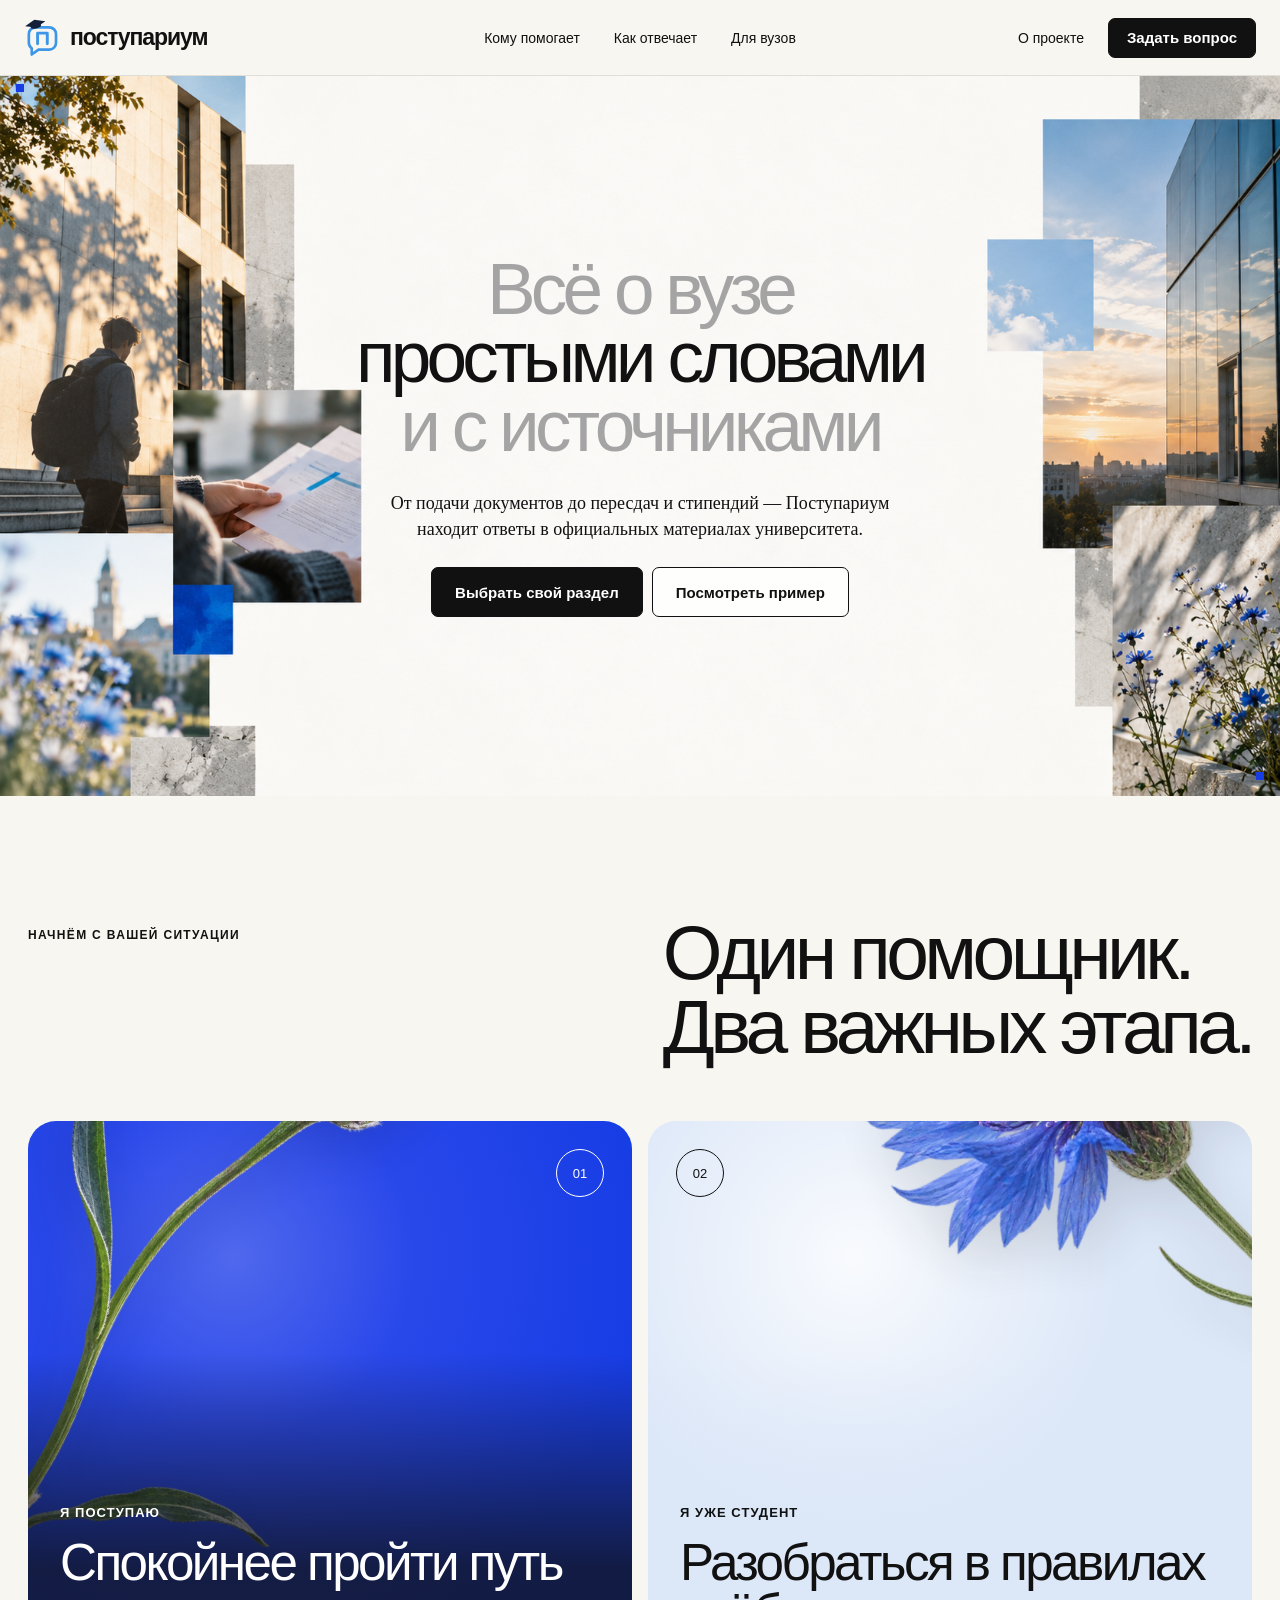
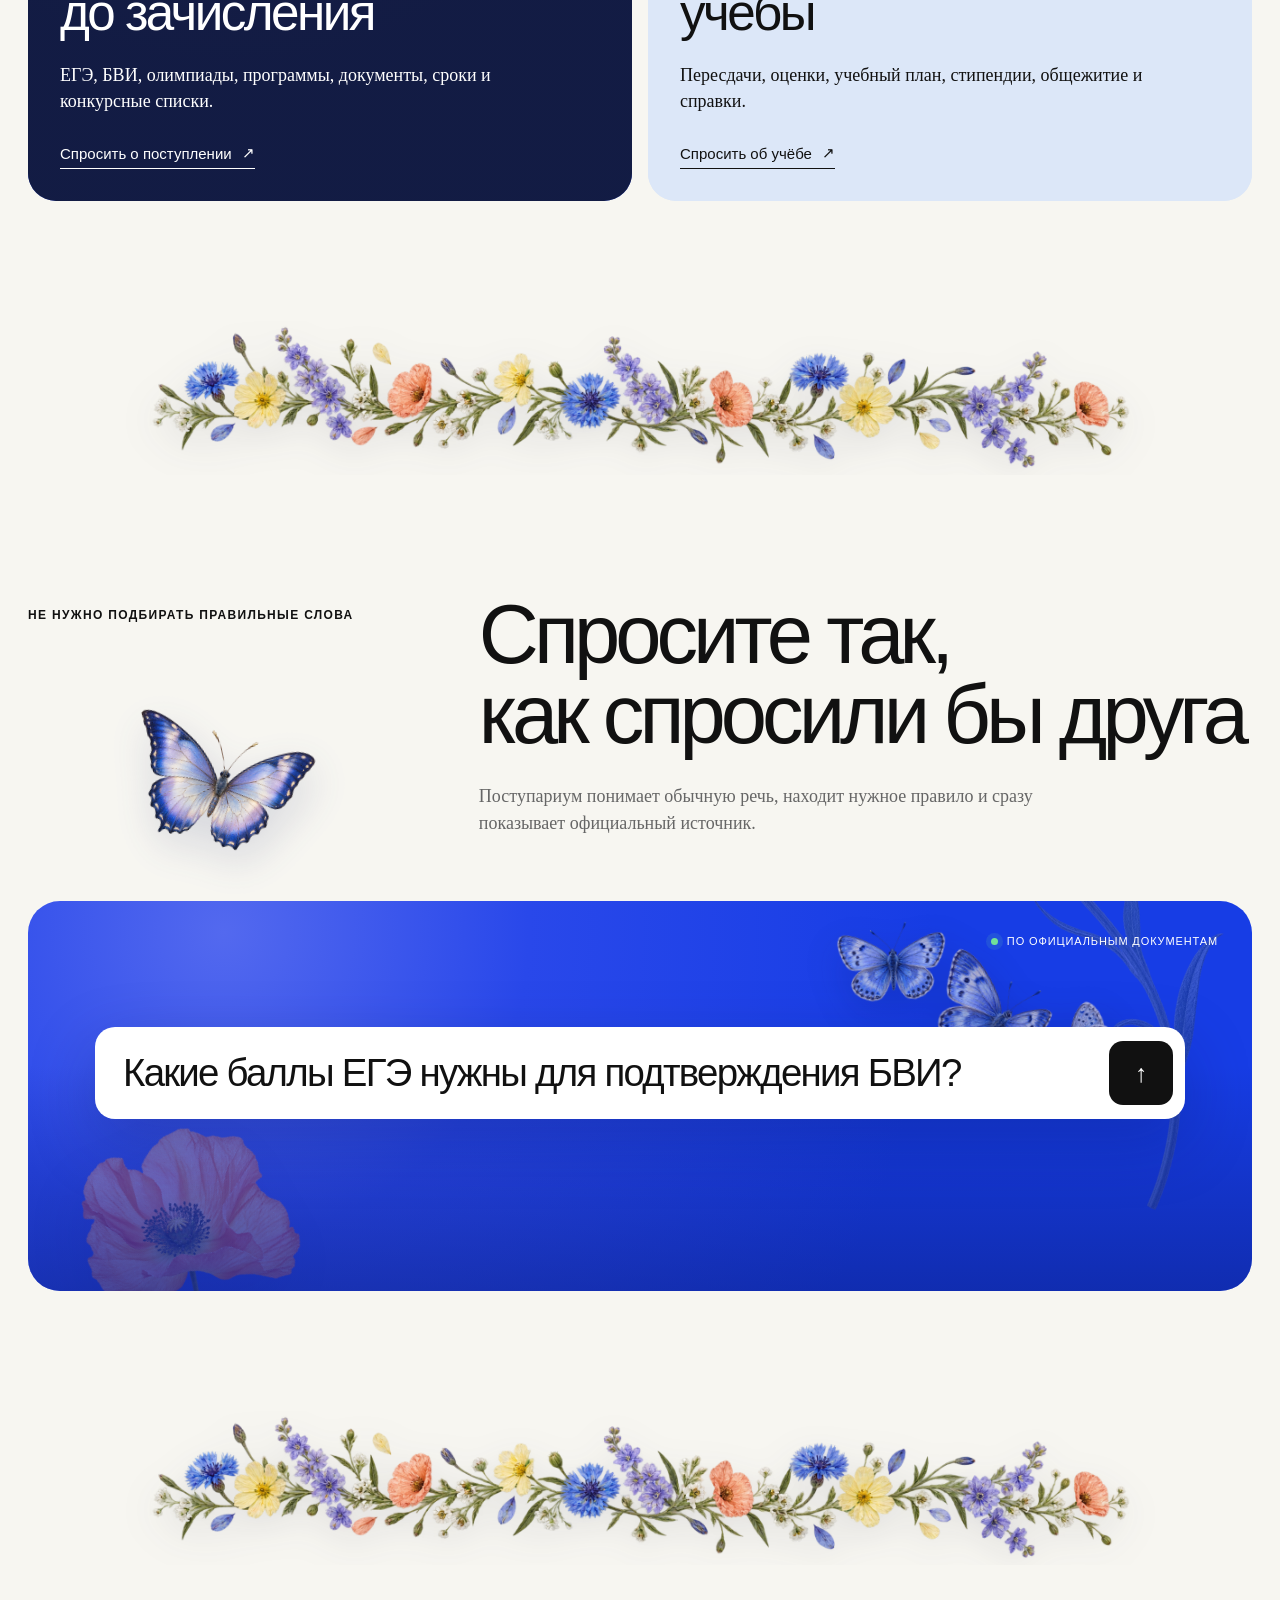
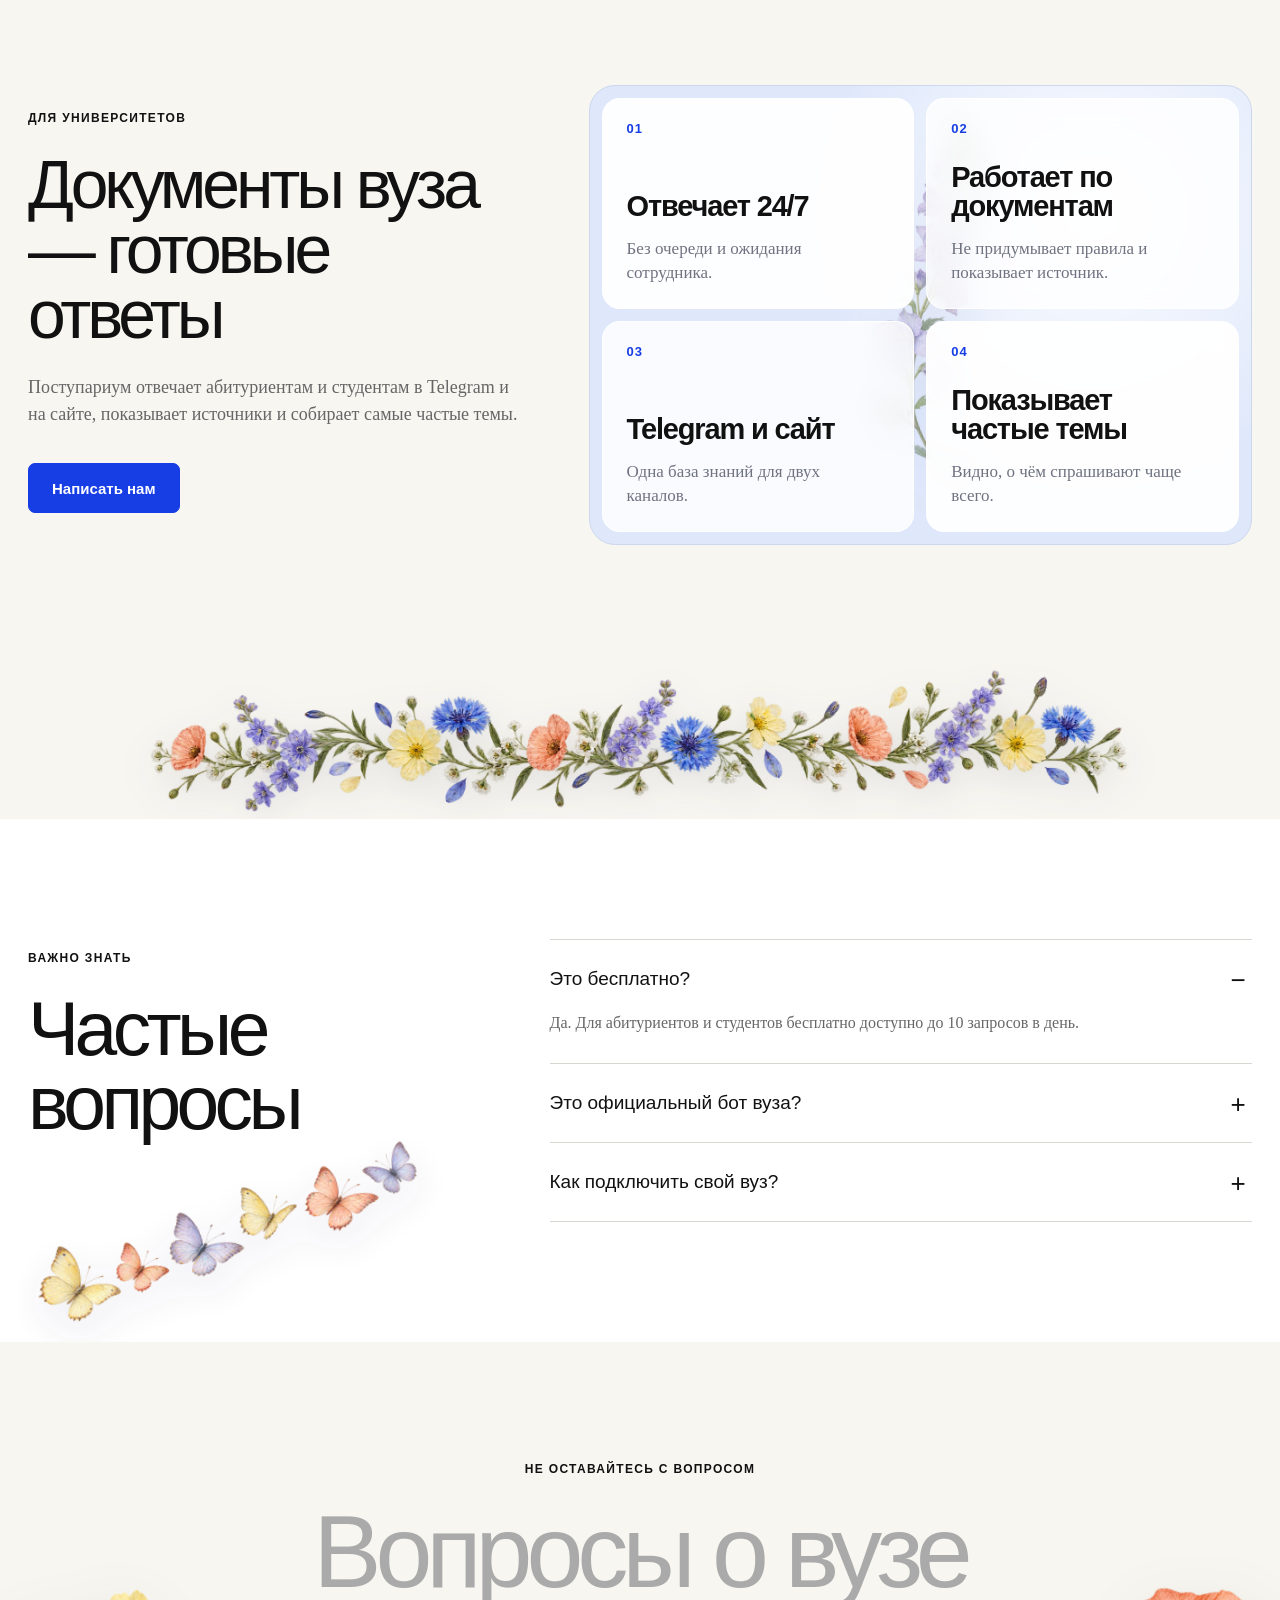
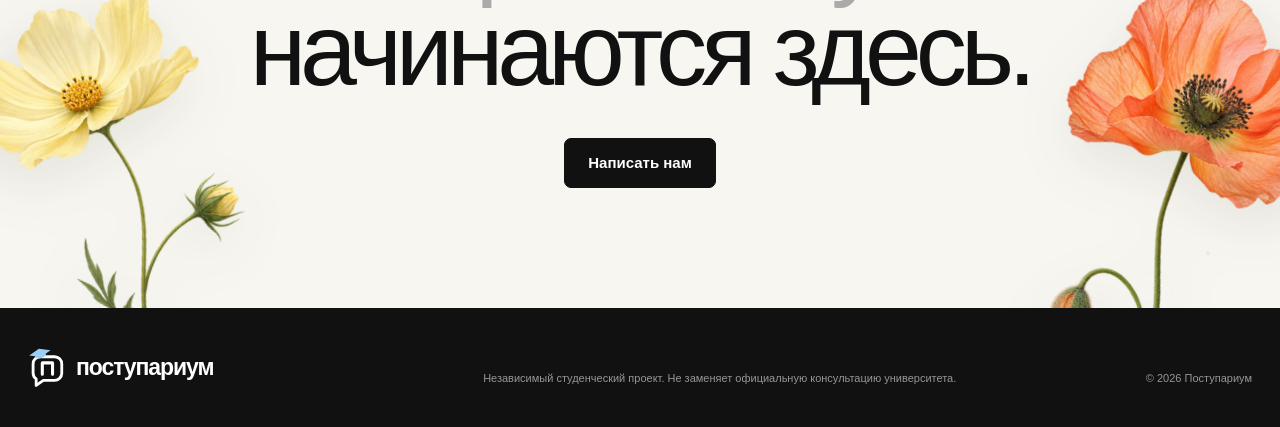
==== index.html @ 28bb526c "add new mvp" ====
<!doctype html>
<html lang="ru">
  <head>
    <meta charset="UTF-8" />
    <meta name="viewport" content="width=device-width, initial-scale=1.0" />
    <meta name="description" content="Поступариум — помощник для абитуриентов и студентов с ответами на основе официальных документов университета." />
    <title>Поступариум — всё о вузе простыми словами</title>
    <link rel="icon" href="assets/postuparium-app-icon.svg" type="image/svg+xml" />
    <link rel="stylesheet" href="styles.css" />
  </head>
  <body>
    <header class="site-header">
      <a class="brand" href="#top" aria-label="Поступариум — на главную">
        <img class="brand-logo" src="assets/postuparium-mark.svg" alt="" />
        <span>поступариум</span>
      </a>

      <nav class="desktop-nav" aria-label="Основная навигация">
        <a href="#audiences">Кому помогает</a>
        <a href="#demo">Как отвечает</a>
        <a href="#universities">Для вузов</a>
      </nav>

      <div class="header-actions">
        <a class="text-link" href="#about">О проекте</a>
        <a class="button button-dark button-small" href="#contact">Задать вопрос</a>
      </div>

      <button class="menu-button" type="button" aria-label="Открыть меню" aria-expanded="false">
        <span></span><span></span>
      </button>
    </header>

    <main id="top">
      <section class="hero" aria-labelledby="hero-title">
        <img class="hero-collage" src="assets/postuparium-hero-collage.png" alt="Студент, университет, документы и утреннее небо" />
        <div class="hero-content">
          <h1 id="hero-title">
            <span>Всё о вузе</span>
            <strong>простыми словами</strong>
            <span>и с источниками</span>
          </h1>
          <p class="hero-copy">
            От подачи документов до пересдач и стипендий — Поступариум находит ответы
            в официальных материалах университета.
          </p>
          <div class="hero-actions">
            <a class="button button-dark" href="#audiences">Выбрать свой раздел</a>
            <a class="button button-light" href="#demo">Посмотреть пример</a>
          </div>
        </div>
      </section>

      <section class="audiences section" id="audiences">
        <div class="section-heading">
          <p class="eyebrow">Начнём с вашей ситуации</p>
          <h2>Один помощник.<br />Два важных этапа.</h2>
        </div>

        <div class="audience-grid">
          <article class="audience-card applicant-card">
            <img class="audience-botanical audience-botanical-bud" src="assets/cornflower-bud.png" alt="" />
            <div class="card-number">01</div>
            <div class="card-content">
              <p class="card-kicker">Я поступаю</p>
              <h3>Спокойнее пройти путь до зачисления</h3>
              <p>ЕГЭ, БВИ, олимпиады, программы, документы, сроки и конкурсные списки.</p>
              <a class="arrow-link" href="#demo">Спросить о поступлении <span>↗</span></a>
            </div>
          </article>

          <article class="audience-card student-card">
            <img class="audience-botanical audience-botanical-open" src="assets/cornflower-open.png" alt="" />
            <div class="card-number">02</div>
            <div class="card-content">
              <p class="card-kicker">Я уже студент</p>
              <h3>Разобраться в правилах учёбы</h3>
              <p>Пересдачи, оценки, учебный план, стипендии, общежитие и справки.</p>
              <a class="arrow-link" href="#demo">Спросить об учёбе <span>↗</span></a>
            </div>
          </article>
        </div>
      </section>

      <div class="botanical-divider" id="divider-audiences" aria-hidden="true">
        <img class="floral-divider-image" src="assets/floral-divider.png" alt="" />
      </div>

      <section class="demo section" id="demo">
        <div class="demo-heading">
          <img class="demo-heading-butterfly" src="assets/butterfly-demo-left.png" alt="" />
          <p class="eyebrow">Не нужно подбирать правильные слова</p>
          <div class="demo-title">
            <h2>Спросите так,<br />как спросили бы друга</h2>
            <p>Поступариум понимает обычную речь, находит нужное правило и сразу показывает официальный источник.</p>
          </div>
        </div>

        <div class="question-canvas">
          <img class="question-flower" src="assets/cornflower-open.png" alt="" />
          <img class="question-flower-left" src="assets/poppy-coral.png" alt="" />
          <img class="question-butterflies" src="assets/blue-butterflies.png" alt="" />
          <div class="question-canvas-top">
            <span><i></i> По официальным документам</span>
          </div>

          <form class="smart-question-form" id="smart-question-form">
            <label class="visually-hidden" for="smart-question-input">Ваш вопрос о поступлении или учёбе</label>
            <input id="smart-question-input" type="text" autocomplete="off" spellcheck="false" />
            <button type="submit" aria-label="Задать вопрос">↑</button>
          </form>

          <div class="quick-answer" id="quick-answer" aria-live="polite" hidden>
            <div class="answer-mark"><img src="assets/postuparium-mark-white.svg" alt="" /></div>
            <div class="answer-copy">
              <span>Короткий ответ</span>
              <p id="quick-answer-text">Для подтверждения БВИ нужен установленный вузом балл ЕГЭ по профильному предмету. Точное значение зависит от олимпиады и программы.</p>
            </div>
            <div class="quick-source"><span id="quick-source-title">Правила приёма</span><small>Официальный источник</small></div>
          </div>
        </div>
      </section>

      <div class="botanical-divider" id="divider-demo" aria-hidden="true">
        <img class="floral-divider-image" src="assets/floral-divider.png" alt="" />
      </div>

      <section class="universities section" id="universities">
        <div class="university-panel">
          <div class="university-copy">
            <p class="eyebrow">Для университетов</p>
            <h2>Документы вуза — готовые ответы</h2>
            <p>Поступариум отвечает абитуриентам и студентам в Telegram и на сайте, показывает источники и собирает самые частые темы.</p>
            <a class="button university-button" href="#contact">Написать нам</a>
          </div>

          <div class="university-benefits">
            <img class="university-flower university-flower-lilac" src="assets/delphinium-lilac.png" alt="" />

            <article>
              <span>01</span>
              <strong>Отвечает 24/7</strong>
              <p>Без очереди и ожидания сотрудника.</p>
            </article>
            <article>
              <span>02</span>
              <strong>Работает по документам</strong>
              <p>Не придумывает правила и показывает источник.</p>
            </article>
            <article>
              <span>03</span>
              <strong>Telegram и сайт</strong>
              <p>Одна база знаний для двух каналов.</p>
            </article>
            <article>
              <span>04</span>
              <strong>Показывает частые темы</strong>
              <p>Видно, о чём спрашивают чаще всего.</p>
            </article>
          </div>

        </div>
      </section>

      <div class="botanical-divider botanical-divider-reverse" id="divider-universities" aria-hidden="true">
        <img class="floral-divider-image" src="assets/floral-divider.png" alt="" />
      </div>

      <section class="faq section" id="about">
        <img class="faq-butterflies" src="assets/butterflies-multicolor.png" alt="" />
        <div class="section-heading narrow">
          <p class="eyebrow">Важно знать</p>
          <h2>Частые вопросы</h2>
        </div>
        <div class="faq-list">
          <details open>
            <summary>Это бесплатно?<span aria-hidden="true"></span></summary>
            <p>Да. Для абитуриентов и студентов бесплатно доступно до 10 запросов в день.</p>
          </details>
          <details>
            <summary>Это официальный бот вуза?<span aria-hidden="true"></span></summary>
            <p>Поступариум — независимый проект. Он отвечает по официальным документам вуза, но не заменяет приёмную комиссию.</p>
          </details>
          <details>
            <summary>Как подключить свой вуз?<span aria-hidden="true"></span></summary>
            <p>Оставьте заявку в разделе «Для университетов». Запуск нового факультета занимает до 7 дней.</p>
          </details>
        </div>
      </section>

      <section class="final-cta section" id="contact">
        <img class="final-flower final-flower-yellow" src="assets/cosmos-yellow.png" alt="" />
        <img class="final-flower final-flower-coral" src="assets/poppy-coral.png" alt="" />
        <p class="eyebrow">Не оставайтесь с вопросом</p>
        <h2><span>Вопросы о вузе</span><br /><strong>начинаются здесь.</strong></h2>
        <a class="button button-dark" href="https://t.me/lesha_hse" target="_blank" rel="noopener noreferrer">Написать нам</a>
      </section>
    </main>

    <footer>
      <a class="brand brand-footer" href="#top"><img class="brand-logo" src="assets/postuparium-mark-white.svg" alt="" /><span>поступариум</span></a>
      <p>Независимый студенческий проект. Не заменяет официальную консультацию университета.</p>
      <p>© 2026 Поступариум</p>
    </footer>

    <div class="mobile-menu" hidden>
      <a href="#audiences">Кому помогает</a>
      <a href="#demo">Как отвечает</a>
      <a href="#universities">Для вузов</a>
      <a href="#about">О проекте</a>
    </div>

    <script src="script.js?v=3"></script>
  </body>
</html>
---- styles.css ----
:root {
  --ink: #111111;
  --muted: #979797;
  --line: #d8d6d0;
  --paper: #f7f6f1;
  --white: #ffffff;
  --blue: #173de5;
  --blue-dark: #0b238d;
  --sky: #dce7ff;
  --lime: #d8ff56;
  --radius: 28px;
}

* { box-sizing: border-box; }
html { scroll-behavior: smooth; }
body {
  margin: 0;
  color: var(--ink);
  background: var(--paper);
  font-family: Inter, "Helvetica Neue", Arial, sans-serif;
  -webkit-font-smoothing: antialiased;
}
a { color: inherit; text-decoration: none; }
button, input { font: inherit; }

.site-header {
  position: sticky;
  top: 0;
  z-index: 20;
  display: grid;
  grid-template-columns: 1fr auto 1fr;
  align-items: center;
  min-height: 76px;
  padding: 0 24px;
  background: rgba(247, 246, 241, .92);
  border-bottom: 1px solid rgba(17,17,17,.1);
  backdrop-filter: blur(12px);
}
.brand { display: inline-flex; align-items: center; gap: 9px; width: max-content; font-size: 23px; font-weight: 750; letter-spacing: -1.1px; }
.brand-logo { display: block; width: 37px; height: 37px; }
.desktop-nav { display: flex; gap: 34px; font-size: 14px; }
.desktop-nav a, .text-link { transition: opacity .2s ease; }
.desktop-nav a:hover, .text-link:hover { opacity: .55; }
.header-actions { justify-self: end; display: flex; align-items: center; gap: 24px; font-size: 14px; }

.button {
  display: inline-flex;
  align-items: center;
  justify-content: center;
  min-height: 50px;
  padding: 0 23px;
  border: 1px solid var(--ink);
  border-radius: 7px;
  font-size: 15px;
  font-weight: 560;
  transition: transform .2s ease, box-shadow .2s ease, background .2s ease;
}
.button:hover { transform: translateY(-2px); box-shadow: 0 8px 24px rgba(17,17,17,.12); }
.button-small { min-height: 40px; padding: 0 18px; }
.button-dark { color: white; background: var(--ink); }
.button-light { background: rgba(255,255,255,.82); }
.button-blue { color: white; background: var(--blue); border-color: var(--blue); }
.menu-button { display: none; padding: 10px; border: 0; background: none; }
.menu-button span { display: block; width: 24px; height: 2px; margin: 5px; background: var(--ink); }

.hero {
  position: relative;
  display: grid;
  place-items: center;
  min-height: clamp(720px, 56.25vw, 850px);
  overflow: hidden;
  background: #f7f5f0;
}
.hero::before, .hero::after { content: ""; position: absolute; z-index: 2; width: 8px; height: 8px; background: var(--blue); }
.hero::before { top: 8px; left: 16px; }
.hero::after { right: 16px; bottom: 16px; }
.hero-collage {
  position: absolute;
  inset: 0;
  width: 100%;
  height: 100%;
  object-fit: contain;
  object-position: center;
}
.hero-content { position: relative; z-index: 3; width: min(680px, calc(100% - 80px)); padding: 54px 0; text-align: center; }
.eyebrow { margin: 0 0 27px; font-size: 12px; font-weight: 750; letter-spacing: .11em; text-transform: uppercase; }
.hero h1 { margin: 0; font-size: clamp(50px, 5.7vw, 82px); font-weight: 420; line-height: .94; letter-spacing: -.065em; }
.hero h1 span, .hero h1 strong { display: block; }
.hero h1 span { color: #a4a4a4; font-weight: 420; }
.hero h1 strong { color: var(--ink); font-weight: 470; }
.hero-copy { max-width: 560px; margin: 30px auto 25px; font-family: Georgia, "Times New Roman", serif; font-size: 18px; line-height: 1.45; }
.hero-actions { display: flex; justify-content: center; gap: 9px; }

.section { padding: 120px max(28px, calc((100vw - 1240px) / 2)); }
.section-heading { display: flex; justify-content: space-between; align-items: flex-end; gap: 40px; margin-bottom: 58px; }
.section-heading .eyebrow { align-self: flex-start; margin-top: 12px; }
.section-heading h2, .demo h2, .universities h2, .final-cta h2 { margin: 0; font-size: clamp(48px, 6vw, 82px); font-weight: 440; line-height: .96; letter-spacing: -.06em; }
.section-heading.narrow { align-items: flex-start; }

.audiences { background: var(--paper); }
.audience-grid { display: grid; grid-template-columns: 1fr 1fr; gap: 16px; }
.audience-card { position: relative; display: flex; flex-direction: column; justify-content: flex-end; min-height: 680px; padding: 28px; border-radius: var(--radius); overflow: hidden; isolation: isolate; }
.applicant-card { color: white; background: radial-gradient(circle at 34% 20%, #5068ed 0, #2948ea 27%, var(--blue) 61%); }
.student-card { background: radial-gradient(circle at 34% 20%, rgba(255,255,255,.82) 0, rgba(255,255,255,0) 40%), #dce7f8; }
.audience-card::after { content: ""; position: absolute; z-index: 1; inset: 34% 0 0; background: linear-gradient(transparent, rgba(17,17,17,.76) 48%); pointer-events: none; }
.student-card::after { background: linear-gradient(transparent, rgba(220,231,248,.98) 48%); }
.audience-botanical { position: absolute; z-index: 0; max-width: none; object-fit: contain; pointer-events: none; opacity: .87; filter: drop-shadow(0 18px 26px rgba(17,17,17,.16)); transition: transform .5s cubic-bezier(.2,.7,.2,1); }
.audience-botanical-bud { width: 105%; height: 135%; left: -36%; top: -40%; transform: rotate(28deg); }
.audience-botanical-open { width: 120%; height: 145%; right: -48%; top: -44%; transform: rotate(-18deg); }
.audience-card:hover .audience-botanical-bud { transform: rotate(31deg) scale(1.025); }
.audience-card:hover .audience-botanical-open { transform: rotate(-21deg) scale(1.025); }
.card-number { position: absolute; z-index: 3; top: 28px; right: 28px; display: grid; place-items: center; width: 48px; height: 48px; border: 1px solid currentColor; border-radius: 50%; font-size: 13px; }
.student-card .card-number { right: auto; left: 28px; }
.card-content { position: relative; z-index: 2; padding: 30px 4px 4px; }
.card-kicker { margin: 0 0 18px; font-size: 13px; font-weight: 750; letter-spacing: .08em; text-transform: uppercase; }
.audience-card h3 { max-width: 540px; margin: 0; font-size: clamp(36px, 4vw, 59px); font-weight: 500; line-height: .97; letter-spacing: -.05em; }
.audience-card p:not(.card-kicker) { max-width: 480px; margin: 25px 0 30px; font-family: Georgia, serif; font-size: 18px; line-height: 1.45; }
.arrow-link { display: inline-flex; align-items: center; gap: 10px; padding-bottom: 6px; border-bottom: 1px solid currentColor; font-size: 15px; }
.arrow-link span { transition: transform .2s ease; }
.arrow-link:hover span { transform: translate(3px,-3px); }

.botanical-divider {
  position: relative;
  z-index: 4;
  display: flex;
  align-items: center;
  justify-content: center;
  height: 154px;
  padding: 0 max(28px,calc((100vw - 1240px) / 2));
  background: var(--paper);
  overflow: hidden;
}
.floral-divider-image { display: block; width: min(980px,88vw); height: 150px; object-fit: cover; object-position: center 53%; filter: drop-shadow(0 12px 18px rgba(35,44,70,.1)); pointer-events: none; }
.botanical-divider-reverse .floral-divider-image { transform: scaleX(-1); }

.demo { position: relative; overflow: hidden; background: var(--paper); color: var(--ink); }
.demo-heading { position: relative; display: grid; grid-template-columns: .66fr 1.34fr; gap: 70px; align-items: start; margin-bottom: 64px; }
.demo-heading-butterfly { position: absolute; left: 8%; top: 100px; width: 190px; height: auto; opacity: .94; transform: rotate(-12deg); filter: drop-shadow(0 15px 23px rgba(29,46,110,.16)); pointer-events: none; animation: demo-butterfly-float 7s ease-in-out infinite; }
.demo-heading .eyebrow { margin-top: 13px; }
.demo-title h2 { font-size: clamp(54px, 6.5vw, 92px); }
.demo-title > p { max-width: 620px; margin: 28px 0 0; color: #666; font-family: Georgia, serif; font-size: 18px; line-height: 1.5; }
.visually-hidden { position: absolute; width: 1px; height: 1px; padding: 0; margin: -1px; overflow: hidden; clip: rect(0,0,0,0); white-space: nowrap; border: 0; }
.question-canvas { position: relative; min-height: 390px; padding: 34px; color: white; background: radial-gradient(circle at 16% 8%, #5369ef 0, #2948ea 28%, var(--blue) 65%); border-radius: 32px; overflow: hidden; isolation: isolate; }
.question-canvas::after { content: ""; position: absolute; z-index: -1; inset: 42% 0 0; background: linear-gradient(transparent,rgba(8,24,112,.45)); pointer-events: none; }
.question-flower { position: absolute; z-index: -1; top: -65%; right: -20%; width: 74%; height: 150%; object-fit: contain; opacity: .26; transform: rotate(-15deg); filter: saturate(.75); pointer-events: none; }
.question-flower-left { position: absolute; z-index: -1; bottom: -78%; left: -13%; width: 47%; height: 125%; object-fit: contain; opacity: .43; transform: rotate(27deg); filter: drop-shadow(0 22px 28px rgba(6,18,91,.18)); pointer-events: none; }
.question-butterflies { position: absolute; z-index: -1; top: 1%; right: 5%; width: 35%; height: 48%; object-fit: contain; opacity: .72; transform: rotate(-7deg); filter: drop-shadow(0 14px 20px rgba(6,18,91,.28)); pointer-events: none; animation: butterflies-float 7s ease-in-out infinite; }
.question-canvas-top { position: relative; display: flex; align-items: center; justify-content: flex-end; gap: 20px; font-size: 11px; letter-spacing: .08em; text-transform: uppercase; }
.question-canvas-top span:last-child { display: flex; align-items: center; gap: 9px; }
.question-canvas-top i { width: 7px; height: 7px; background: #71e298; border-radius: 50%; box-shadow: 0 0 0 5px rgba(113,226,152,.12); }
.smart-question-form { position: relative; display: flex; align-items: center; max-width: 1090px; margin: 80px auto 20px; padding: 12px 12px 12px 28px; color: var(--ink); background: white; border-radius: 20px; box-shadow: 0 22px 65px rgba(7,21,101,.27); }
.smart-question-form input { width: 100%; min-width: 0; padding: 12px 18px 12px 0; color: var(--ink); background: transparent; border: 0; outline: 0; caret-color: var(--blue); font-size: clamp(24px,3vw,42px); font-weight: 450; letter-spacing: -.045em; }
.smart-question-form button { flex: 0 0 auto; display: grid; place-items: center; width: 64px; height: 64px; color: white; background: var(--ink); border: 0; border-radius: 14px; font-size: 25px; cursor: pointer; transition: transform .2s ease, background .2s ease; }
.smart-question-form button:hover { background: var(--blue); transform: translateY(-2px); }
.quick-answer { position: relative; display: grid; grid-template-columns: auto minmax(0,1fr) minmax(190px,.42fr); gap: 20px; align-items: center; max-width: 1090px; margin: 32px auto 0; padding: 18px; color: var(--ink); background: rgba(255,255,255,.96); border-radius: 20px; box-shadow: 0 18px 50px rgba(7,21,101,.2); animation: answer-in .35s ease both; }
.quick-answer[hidden] { display: none; }
.answer-mark { display: grid; place-items: center; width: 48px; height: 48px; background: var(--blue); border-radius: 13px; }
.answer-mark img { width: 31px; height: 31px; }
.answer-copy span { color: #777; font-size: 10px; font-weight: 750; letter-spacing: .08em; text-transform: uppercase; }
.answer-copy p { margin: 7px 0 0; font-size: 14px; line-height: 1.45; }
.quick-source { display: grid; gap: 5px; padding: 15px 17px; background: #e4ebff; border-radius: 13px; }
.quick-source span { font-weight: 650; }
.quick-source small { color: #657092; }
@keyframes answer-in { from { opacity: 0; transform: translateY(12px); } to { opacity: 1; transform: translateY(0); } }
@keyframes butterflies-float { 0%,100% { transform: rotate(-7deg) translateY(0); } 50% { transform: rotate(-4deg) translateY(-9px); } }
@keyframes demo-butterfly-float { 0%,100% { transform: rotate(-12deg) translateY(0); } 50% { transform: rotate(-8deg) translateY(-10px); } }

.universities { background: var(--paper); }
.university-panel {
  position: relative;
  display: grid;
  grid-template-columns: .86fr 1.14fr;
  gap: 54px 60px;
  padding: 0;
  color: var(--ink);
}
.university-copy { align-self: center; padding-bottom: 6px; }
.university-copy .eyebrow { color: var(--ink); }
.university-copy h2 { max-width: 610px; font-size: clamp(48px,5.3vw,76px); }
.university-copy > p:not(.eyebrow) { max-width: 570px; margin: 27px 0 35px; color: #666; font-family: Georgia, serif; font-size: 18px; line-height: 1.5; }
.university-button { color: white; background: var(--blue); border-color: var(--blue); }
.university-benefits {
  position: relative;
  display: grid;
  grid-template-columns: 1fr 1fr;
  gap: 12px;
  align-self: stretch;
  min-height: 460px;
  padding: 12px;
  background: #dfe8fb;
  border: 1px solid #cdd7ed;
  border-radius: 26px;
  overflow: hidden;
  isolation: isolate;
}
.university-benefits::after {
  content: "";
  position: absolute;
  z-index: -1;
  inset: 0;
  background: radial-gradient(circle at 76% 28%, rgba(255,255,255,.9), rgba(255,255,255,0) 46%);
  pointer-events: none;
}
.university-benefits article {
  position: relative;
  z-index: 2;
  display: flex;
  flex-direction: column;
  justify-content: flex-end;
  min-height: 208px;
  padding: 24px;
  background: rgba(255,255,255,.82);
  border: 1px solid rgba(255,255,255,.9);
  border-radius: 18px;
  backdrop-filter: blur(12px);
}
.university-benefits article:nth-of-type(1), .university-benefits article:nth-of-type(4) { background: rgba(255,255,255,.94); }
.university-benefits article > span { position: absolute; top: 22px; left: 24px; color: var(--blue); font-size: 13px; font-weight: 750; letter-spacing: .08em; }
.university-benefits strong { max-width: 260px; font-size: 29px; font-weight: 570; line-height: 1.03; letter-spacing: -.04em; }
.university-benefits article p { max-width: 245px; margin: 15px 0 0; color: #6f7380; font-family: Georgia, serif; font-size: 17px; line-height: 1.38; }
.university-flower { position: absolute; z-index: 1; max-width: none; object-fit: contain; pointer-events: none; filter: drop-shadow(0 18px 25px rgba(28,58,135,.14)); }
.university-flower-lilac { top: -8%; left: 31%; width: 39%; height: 112%; transform: rotate(-8deg); opacity: .58; }

.faq { position: relative; display: grid; grid-template-columns: .75fr 1.25fr; gap: 100px; overflow: hidden; background: white; isolation: isolate; }
.faq > *:not(.faq-butterflies) { position: relative; z-index: 2; }
.faq-butterflies { position: absolute; z-index: 1; left: max(28px,calc((100vw - 1240px) / 2)); bottom: 30px; width: min(31vw,410px); height: auto; opacity: .83; transform: rotate(-5deg); filter: drop-shadow(0 14px 22px rgba(55,44,95,.12)); pointer-events: none; }
.faq .section-heading { display: block; margin: 0; }
.faq-list { border-top: 1px solid var(--line); }
details { border-bottom: 1px solid var(--line); }
summary { display: flex; justify-content: space-between; align-items: center; padding: 25px 0; font-size: 19px; cursor: pointer; list-style: none; }
summary::-webkit-details-marker { display: none; }
summary span { display: grid; place-items: center; width: 28px; height: 28px; font-size: 26px; font-weight: 300; }
summary span::before { content: "+"; }
details[open] summary span::before { content: "−"; }
details p { max-width: 680px; margin: -7px 45px 27px 0; color: #676767; font-family: Georgia, serif; line-height: 1.55; }

.final-cta { position: relative; overflow: hidden; text-align: center; background: var(--paper); isolation: isolate; }
.final-cta > *:not(.final-flower) { position: relative; z-index: 2; }
.final-flower { position: absolute; z-index: 1; bottom: -255px; width: 380px; height: 620px; object-fit: contain; pointer-events: none; filter: drop-shadow(0 18px 28px rgba(45,50,20,.1)); }
.final-flower-yellow { left: -118px; transform: rotate(17deg); }
.final-flower-coral { right: -118px; transform: scaleX(-1) rotate(16deg); }
.final-cta h2 { margin-bottom: 38px; font-size: clamp(57px, 8vw, 116px); }
.final-cta h2 span { color: #aaa; font-weight: 430; }
.final-cta h2 strong { font-weight: 470; }
footer { display: grid; grid-template-columns: 1fr 1.5fr auto; align-items: end; gap: 40px; padding: 40px 28px; color: white; background: var(--ink); }
footer p { margin: 0; color: #969696; font-size: 11px; line-height: 1.4; }
.brand-footer .brand-logo { width: 39px; height: 39px; }
.mobile-menu { position: fixed; z-index: 15; inset: 76px 0 0; padding: 35px 24px; background: var(--paper); }
.mobile-menu a { display: block; padding: 19px 0; border-bottom: 1px solid var(--line); font-size: 26px; }

@media (max-width: 900px) {
  .site-header { grid-template-columns: 1fr auto; }
  .desktop-nav, .header-actions { display: none; }
  .menu-button { display: block; }
  .hero { min-height: 720px; }
  .hero-collage { object-fit: contain; opacity: .72; }
  .hero-content { padding-top: 40px; }
  .section { padding: 90px 24px; }
  .section-heading { display: block; }
  .section-heading .eyebrow { margin-bottom: 24px; }
  .audience-grid, .demo, .faq, .university-panel { grid-template-columns: 1fr; }
  .audience-card { min-height: 650px; }
  .demo-heading { grid-template-columns: 1fr; gap: 18px; }
  .demo-heading-butterfly { display: none; }
  .demo-heading .eyebrow { margin-top: 0; }
  .question-canvas { padding: 28px; }
  .smart-question-form { margin-top: 65px; }
  .quick-answer { grid-template-columns: auto 1fr; }
  .quick-source { grid-column: 2; }
  .demo { gap: 60px; }
  .university-panel { gap: 42px; padding: 0; }
  .university-copy h2 { max-width: 720px; }
  .university-benefits { min-height: 440px; }
  .faq { gap: 45px; }
  .faq-butterflies { left: auto; right: 20px; bottom: 18px; width: 280px; opacity: .36; }
  footer { grid-template-columns: 1fr; align-items: start; }
}

@media (max-width: 560px) {
  .hero { min-height: 680px; align-items: start; }
  .hero-collage { object-fit: contain; object-position: center top; opacity: .34; }
  .hero-content { width: calc(100% - 32px); padding-top: 100px; }
  .hero h1 { font-size: 48px; line-height: .96; }
  .hero-copy { font-size: 16px; }
  .hero-actions { flex-direction: column; align-items: stretch; }
  .section { padding: 76px 18px; }
  .botanical-divider { height: 96px; padding: 0 12px; }
  .floral-divider-image { width: 100%; height: 94px; }
  .section-heading h2, .demo h2, .universities h2 { font-size: 46px; }
  .audience-card { min-height: 620px; padding: 20px; }
  .audience-card h3 { font-size: 42px; }
  .audience-botanical-bud { width: 122%; height: 128%; left: -48%; top: -35%; }
  .audience-botanical-open { width: 140%; height: 135%; right: -64%; top: -34%; }
  .demo-heading { margin-bottom: 38px; }
  .demo-title h2 { font-size: 46px; }
  .demo-title > p { font-size: 16px; }
  .question-canvas { min-height: 340px; padding: 20px; border-radius: 22px; }
  .question-flower { top: -45%; right: -52%; width: 140%; height: 120%; }
  .question-flower-left { bottom: -48%; left: -48%; width: 110%; height: 88%; opacity: .34; }
  .question-butterflies { top: 8%; right: -4%; width: 58%; height: 34%; opacity: .62; }
  .question-canvas-top span:last-child { font-size: 0; }
  .smart-question-form { margin-top: 60px; padding: 8px 8px 8px 17px; border-radius: 15px; }
  .smart-question-form input { padding-right: 8px; font-size: 22px; }
  .smart-question-form button { width: 52px; height: 52px; border-radius: 11px; }
  .quick-answer { grid-template-columns: 1fr; padding: 16px; }
  .answer-mark { width: 42px; height: 42px; }
  .quick-source { grid-column: 1; }
  .university-copy h2 { font-size: 43px; }
  .university-copy > p:not(.eyebrow) { font-size: 16px; }
  .university-benefits { grid-template-columns: 1fr; min-height: 0; margin: 0 -4px; padding: 9px; border-radius: 20px; }
  .university-benefits article { min-height: 175px; padding: 22px; }
  .university-benefits article > span { top: 20px; left: 22px; }
  .university-benefits strong { font-size: 27px; }
  .university-flower-lilac { top: 20%; left: 19%; width: 62%; height: 60%; }
  .final-flower { bottom: -170px; width: 225px; height: 390px; opacity: .72; }
  .final-flower-yellow { left: -100px; }
  .final-flower-coral { right: -100px; }
  .final-cta h2 { font-size: 56px; }
}

@media (prefers-reduced-motion: reduce) {
  html { scroll-behavior: auto; }
  *, *::before, *::after { transition-duration: .01ms !important; }
  .question-butterflies { animation: none; }
  .demo-heading-butterfly { animation: none; }
}
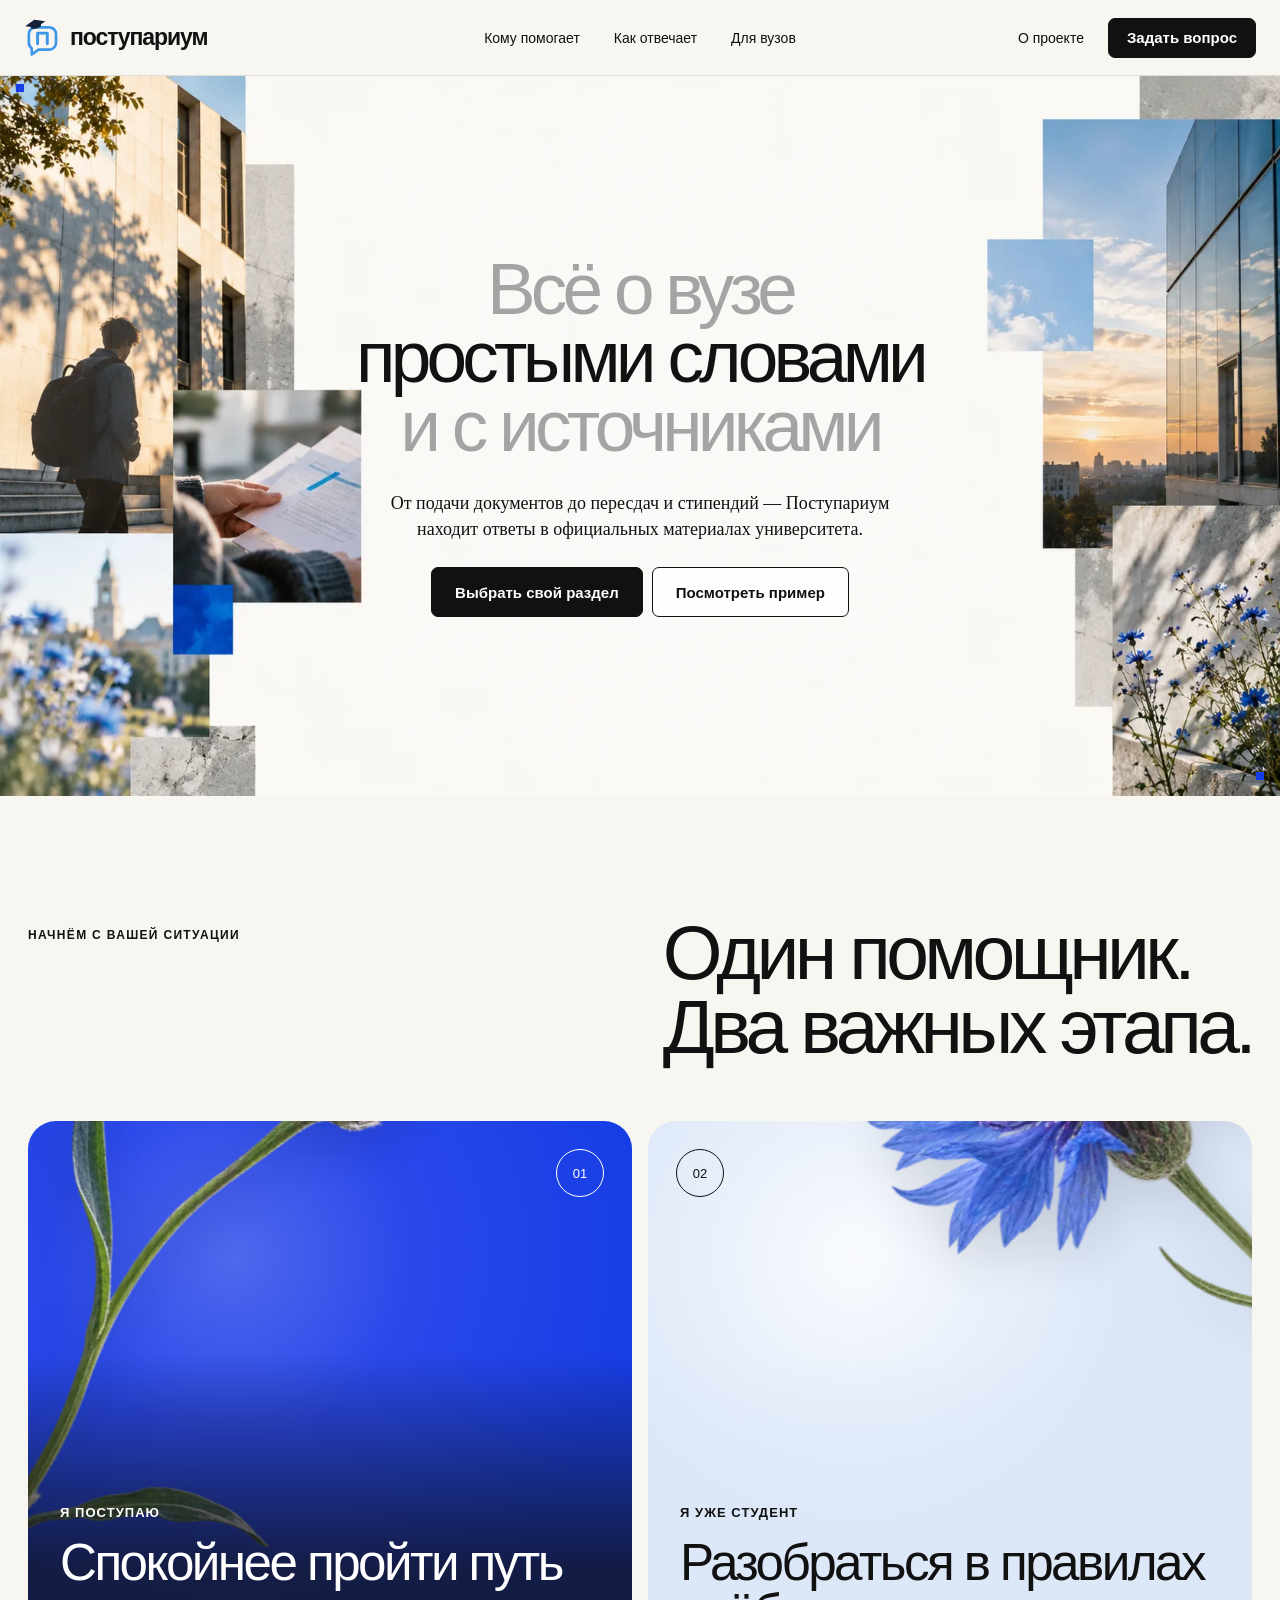
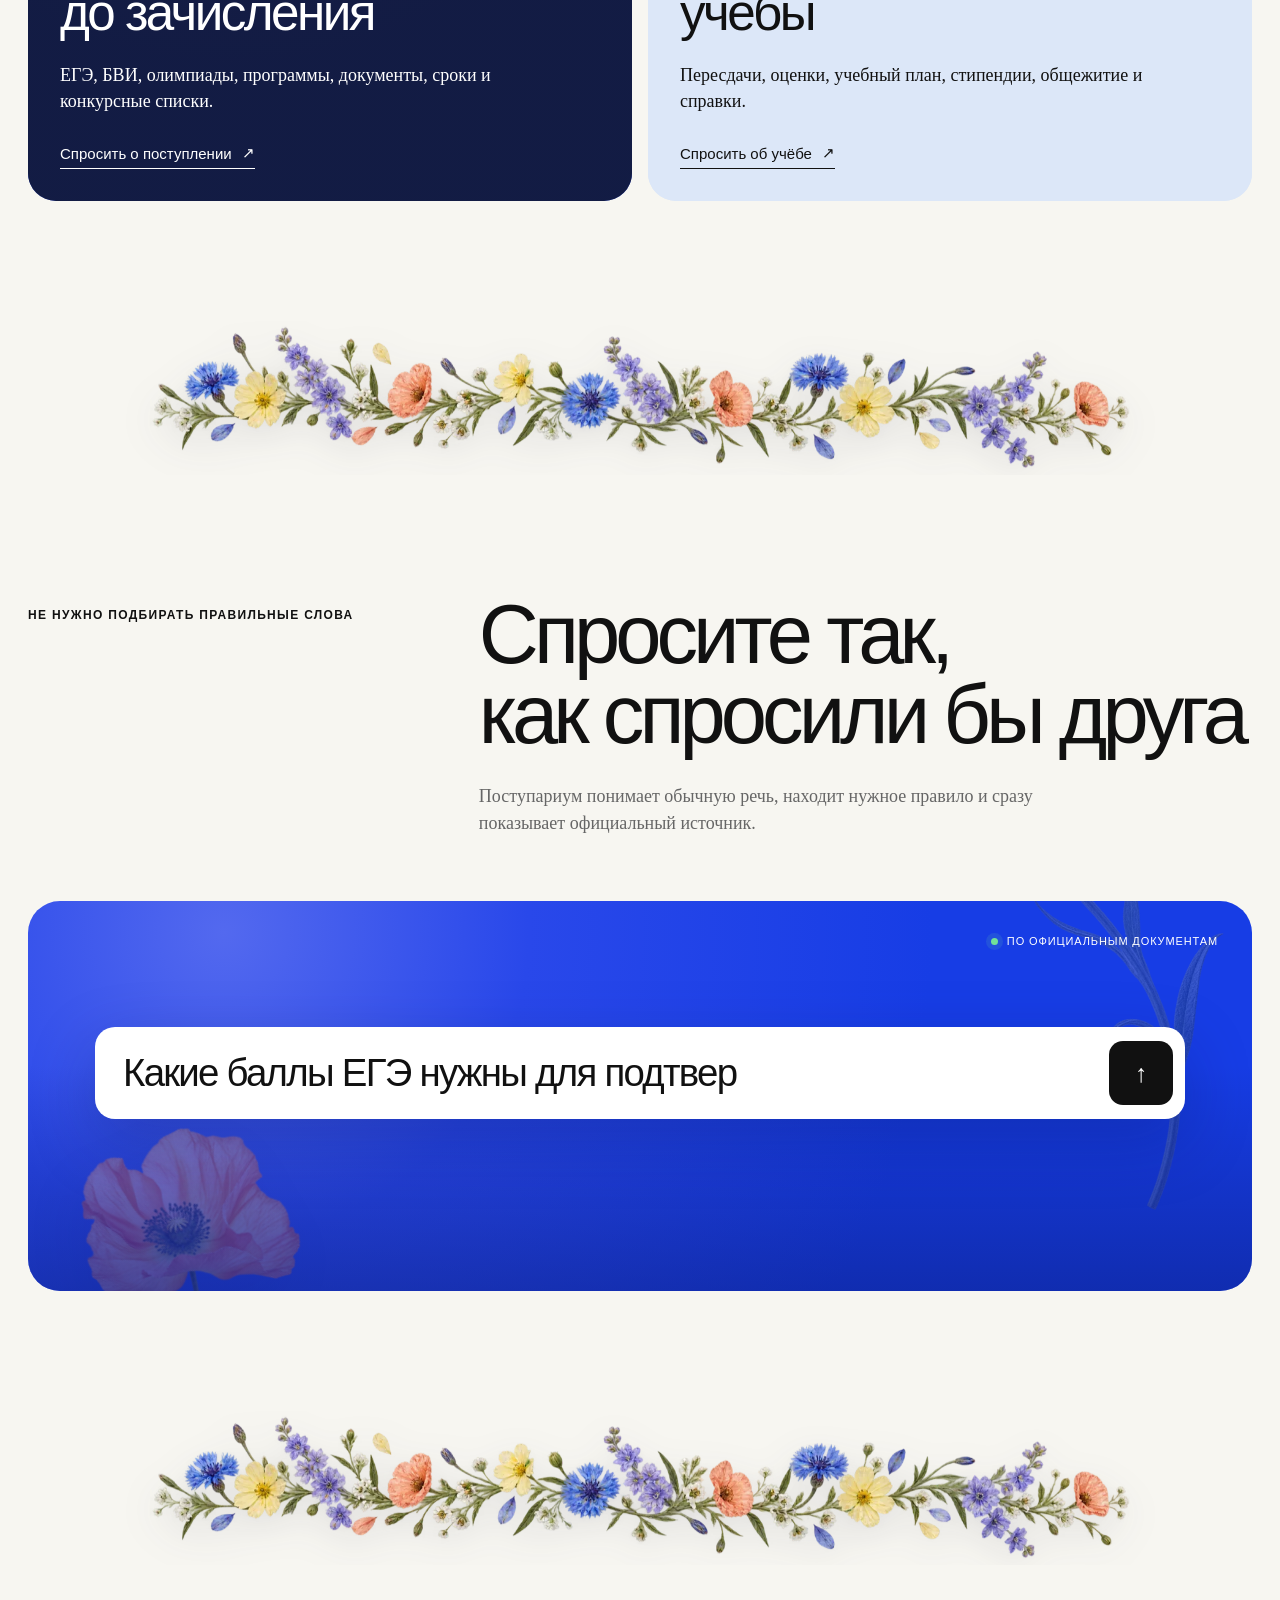
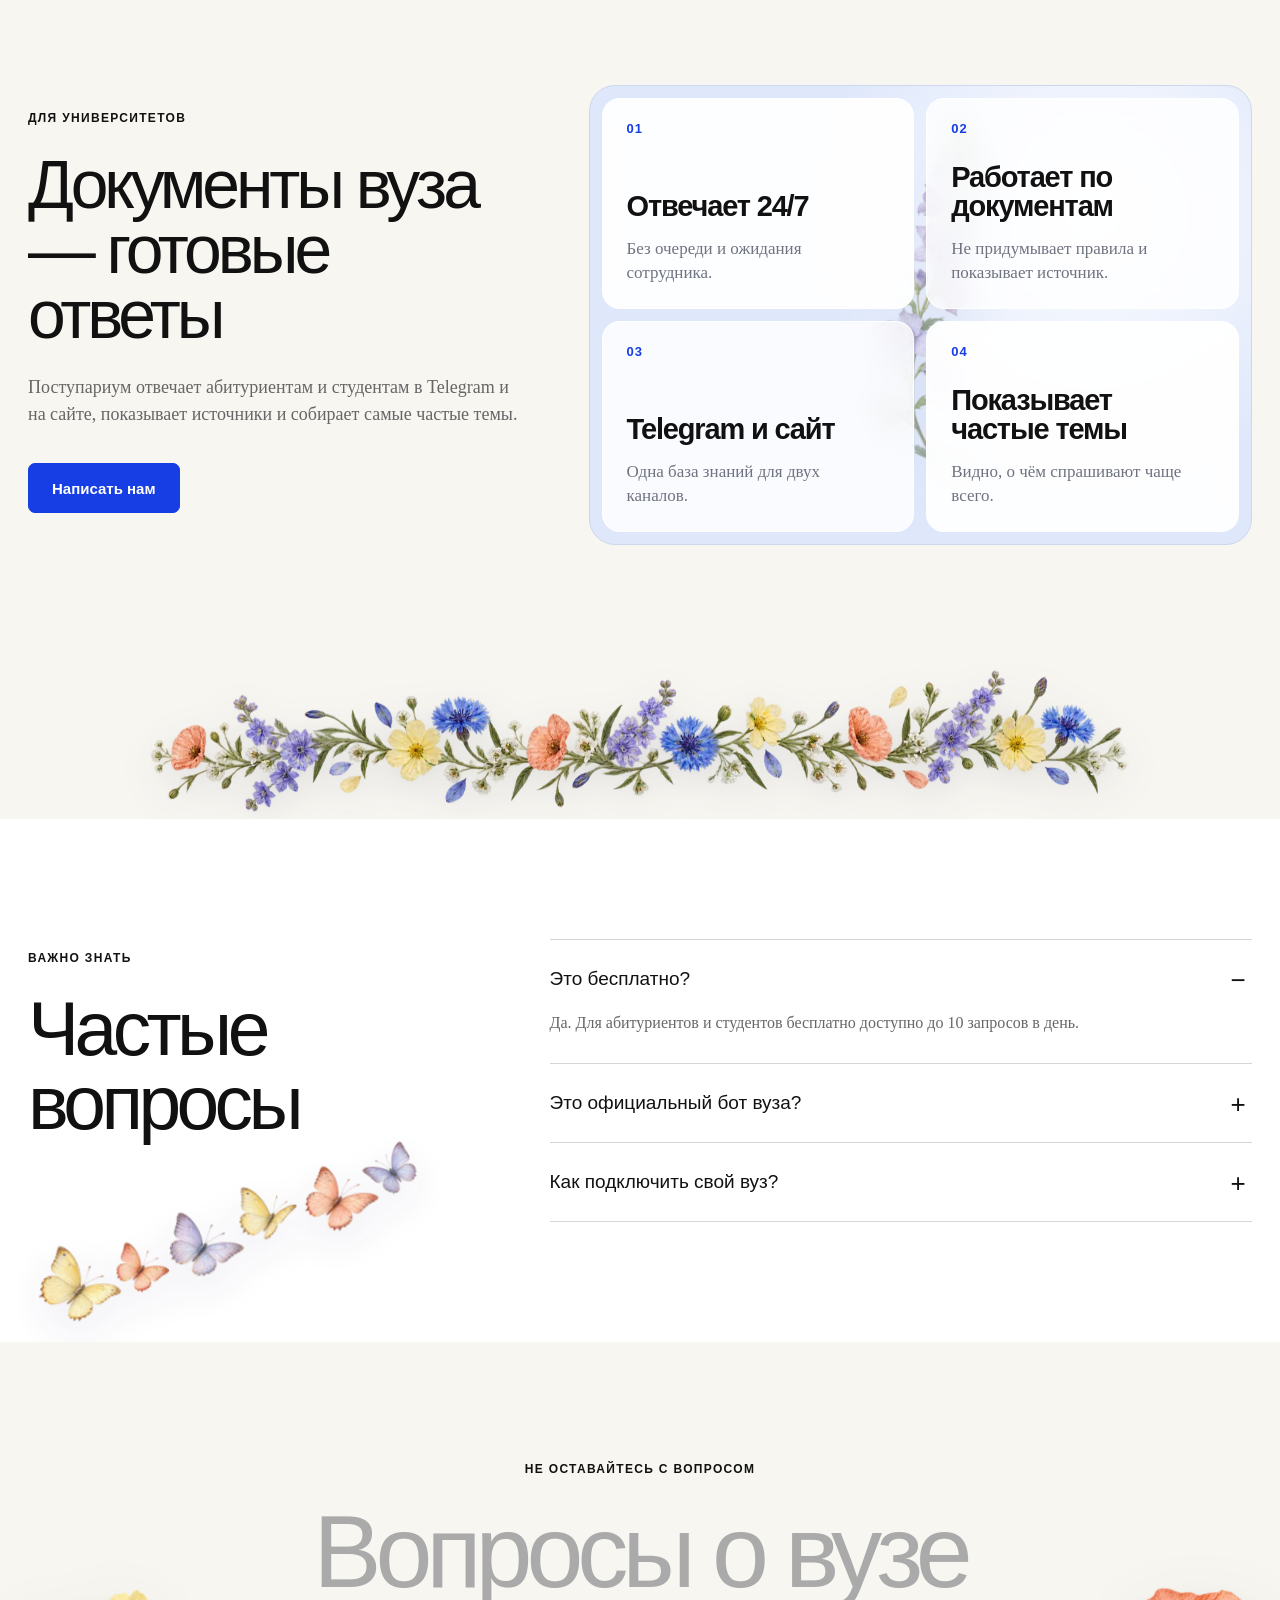
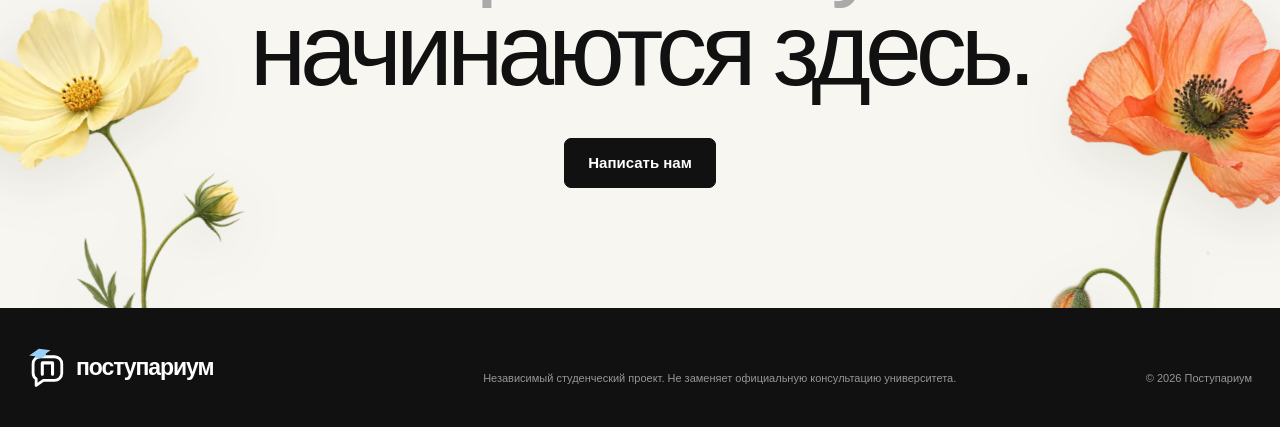
==== commit 3ace4177: "Serve images as compressed WebP and lazy-load below-the-fold images Images were 1-2 MB PNGs (~20 MB " ====
--- a/index.html
+++ b/index.html
@@ -33,7 +33,7 @@
 
     <main id="top">
       <section class="hero" aria-labelledby="hero-title">
-        <img class="hero-collage" src="assets/postuparium-hero-collage.png" alt="Студент, университет, документы и утреннее небо" />
+        <img class="hero-collage" src="assets/postuparium-hero-collage.webp" alt="Студент, университет, документы и утреннее небо" />
         <div class="hero-content">
           <h1 id="hero-title">
             <span>Всё о вузе</span>
@@ -59,7 +59,7 @@
 
         <div class="audience-grid">
           <article class="audience-card applicant-card">
-            <img class="audience-botanical audience-botanical-bud" src="assets/cornflower-bud.png" alt="" />
+            <img loading="lazy" decoding="async" class="audience-botanical audience-botanical-bud" src="assets/cornflower-bud.webp" alt="" />
             <div class="card-number">01</div>
             <div class="card-content">
               <p class="card-kicker">Я поступаю</p>
@@ -70,7 +70,7 @@
           </article>
 
           <article class="audience-card student-card">
-            <img class="audience-botanical audience-botanical-open" src="assets/cornflower-open.png" alt="" />
+            <img loading="lazy" decoding="async" class="audience-botanical audience-botanical-open" src="assets/cornflower-open.webp" alt="" />
             <div class="card-number">02</div>
             <div class="card-content">
               <p class="card-kicker">Я уже студент</p>
@@ -83,12 +83,12 @@
       </section>
 
       <div class="botanical-divider" id="divider-audiences" aria-hidden="true">
-        <img class="floral-divider-image" src="assets/floral-divider.png" alt="" />
+        <img loading="lazy" decoding="async" class="floral-divider-image" src="assets/floral-divider.webp" alt="" />
       </div>
 
       <section class="demo section" id="demo">
         <div class="demo-heading">
-          <img class="demo-heading-butterfly" src="assets/butterfly-demo-left.png" alt="" />
+          <img loading="lazy" decoding="async" class="demo-heading-butterfly" src="assets/butterfly-demo-left.webp" alt="" />
           <p class="eyebrow">Не нужно подбирать правильные слова</p>
           <div class="demo-title">
             <h2>Спросите так,<br />как спросили бы друга</h2>
@@ -97,9 +97,9 @@
         </div>
 
         <div class="question-canvas">
-          <img class="question-flower" src="assets/cornflower-open.png" alt="" />
-          <img class="question-flower-left" src="assets/poppy-coral.png" alt="" />
-          <img class="question-butterflies" src="assets/blue-butterflies.png" alt="" />
+          <img loading="lazy" decoding="async" class="question-flower" src="assets/cornflower-open.webp" alt="" />
+          <img loading="lazy" decoding="async" class="question-flower-left" src="assets/poppy-coral.webp" alt="" />
+          <img loading="lazy" decoding="async" class="question-butterflies" src="assets/blue-butterflies.webp" alt="" />
           <div class="question-canvas-top">
             <span><i></i> По официальным документам</span>
           </div>
@@ -122,7 +122,7 @@
       </section>
 
       <div class="botanical-divider" id="divider-demo" aria-hidden="true">
-        <img class="floral-divider-image" src="assets/floral-divider.png" alt="" />
+        <img loading="lazy" decoding="async" class="floral-divider-image" src="assets/floral-divider.webp" alt="" />
       </div>
 
       <section class="universities section" id="universities">
@@ -135,7 +135,7 @@
           </div>
 
           <div class="university-benefits">
-            <img class="university-flower university-flower-lilac" src="assets/delphinium-lilac.png" alt="" />
+            <img loading="lazy" decoding="async" class="university-flower university-flower-lilac" src="assets/delphinium-lilac.webp" alt="" />
 
             <article>
               <span>01</span>
@@ -163,11 +163,11 @@
       </section>
 
       <div class="botanical-divider botanical-divider-reverse" id="divider-universities" aria-hidden="true">
-        <img class="floral-divider-image" src="assets/floral-divider.png" alt="" />
+        <img loading="lazy" decoding="async" class="floral-divider-image" src="assets/floral-divider.webp" alt="" />
       </div>
 
       <section class="faq section" id="about">
-        <img class="faq-butterflies" src="assets/butterflies-multicolor.png" alt="" />
+        <img loading="lazy" decoding="async" class="faq-butterflies" src="assets/butterflies-multicolor.webp" alt="" />
         <div class="section-heading narrow">
           <p class="eyebrow">Важно знать</p>
           <h2>Частые вопросы</h2>
@@ -189,8 +189,8 @@
       </section>
 
       <section class="final-cta section" id="contact">
-        <img class="final-flower final-flower-yellow" src="assets/cosmos-yellow.png" alt="" />
-        <img class="final-flower final-flower-coral" src="assets/poppy-coral.png" alt="" />
+        <img loading="lazy" decoding="async" class="final-flower final-flower-yellow" src="assets/cosmos-yellow.webp" alt="" />
+        <img loading="lazy" decoding="async" class="final-flower final-flower-coral" src="assets/poppy-coral.webp" alt="" />
         <p class="eyebrow">Не оставайтесь с вопросом</p>
         <h2><span>Вопросы о вузе</span><br /><strong>начинаются здесь.</strong></h2>
         <a class="button button-dark" href="https://t.me/lesha_hse" target="_blank" rel="noopener noreferrer">Написать нам</a>
